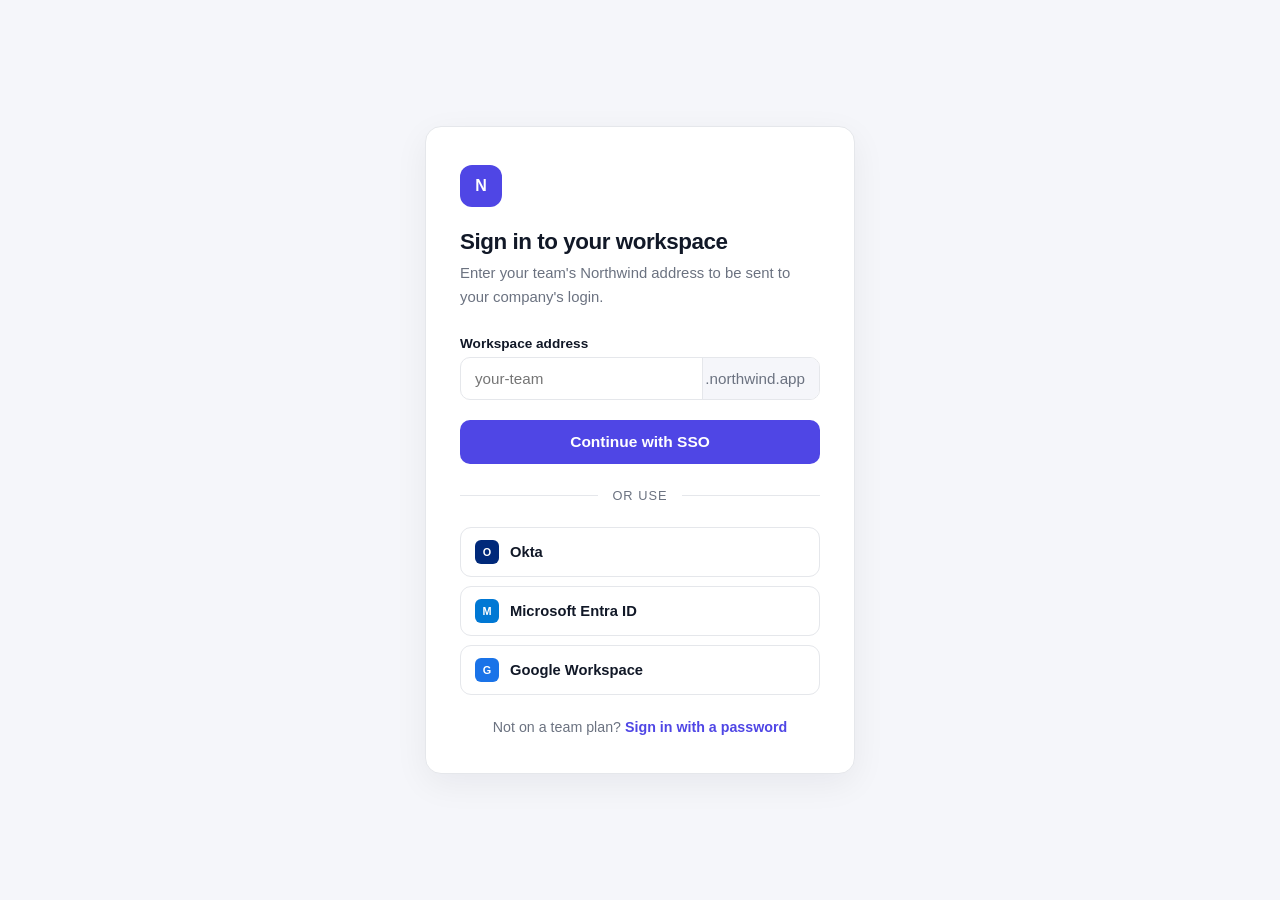
==== index.html @ 7de32014 "added sso index template" ====
<!DOCTYPE html>
<html lang="en">
<head>
<meta charset="UTF-8">
<meta name="viewport" content="width=device-width, initial-scale=1.0">
<title>Enterprise SSO Login — uiCookies</title>
<style>
:root{--brand:#4f46e5;--ink:#111827;--muted:#6b7280;--line:#e5e7eb;--bad:#dc2626;--ok:#15803d}
*{margin:0;padding:0;box-sizing:border-box}
body{font-family:-apple-system,BlinkMacSystemFont,"Segoe UI",Roboto,Helvetica,Arial,sans-serif;
  min-height:100vh;color:var(--ink);background:#fff;-webkit-text-size-adjust:100%}
a{color:var(--brand);text-decoration:none;font-weight:600}
a:hover{text-decoration:underline}
input,select,button{font:inherit}
:focus-visible{outline:2px solid var(--brand);outline-offset:2px}

body{display:grid;grid-template-columns:minmax(0,1fr);place-items:center;padding:28px 20px;background:#f5f6fa}
.box{width:100%;max-width:400px;background:#fff;border:1px solid var(--line);border-radius:16px;
  padding:38px 34px;box-shadow:0 10px 34px rgba(17,24,39,.06)}
.mark{width:42px;height:42px;border-radius:12px;background:var(--brand);display:grid;place-items:center;
  color:#fff;font-weight:800;margin-bottom:22px}
h1{font-size:1.4rem;letter-spacing:-.02em;margin-bottom:7px}
.sub{color:var(--muted);font-size:.93rem;line-height:1.6;margin-bottom:26px}
label{display:block;font-size:.85rem;font-weight:600;margin-bottom:6px}
.field{width:100%;padding:12px 14px;border:1px solid var(--line);border-radius:10px;font-size:.95rem;
  transition:border-color .15s,box-shadow .15s;background:#fff;color:inherit}
.field:focus{outline:none;border-color:var(--brand);box-shadow:0 0 0 3px rgba(79,70,229,.15)}
.btn{width:100%;padding:13px;border:0;border-radius:10px;background:var(--brand);color:#fff;
  font-size:.97rem;font-weight:700;cursor:pointer;transition:background .15s}
.btn:hover{background:#4338ca}
.foot{margin-top:24px;text-align:center;font-size:.89rem;color:var(--muted)}

.box{max-width:430px}
.combo{display:flex;align-items:center;border:1px solid var(--line);border-radius:10px;
  overflow:hidden;transition:border-color .15s,box-shadow .15s;background:#fff}
.combo:focus-within{border-color:var(--brand);box-shadow:0 0 0 3px rgba(79,70,229,.15)}
.combo input{flex:1;min-width:0;border:0;padding:12px 4px 12px 14px;font-size:.95rem;background:none}
.combo input:focus{outline:none}
.combo .suffix{padding:12px 14px 12px 2px;color:var(--muted);font-size:.95rem;white-space:nowrap;
  background:#f5f6fa;align-self:stretch;display:flex;align-items:center;border-left:1px solid var(--line)}
.provs{display:grid;gap:9px;margin:24px 0 0}
.prov{display:flex;align-items:center;gap:11px;padding:12px 14px;border:1px solid var(--line);
  border-radius:11px;background:#fff;font-size:.92rem;font-weight:600;color:var(--ink);cursor:pointer;
  text-align:left;transition:background .15s,border-color .15s}
.prov:hover{background:#f5f6fa;border-color:#cbd0dd}
.prov .ic{width:24px;height:24px;border-radius:6px;display:grid;place-items:center;font-size:.68rem;
  font-weight:800;color:#fff;flex-shrink:0}
.or{display:flex;align-items:center;gap:14px;margin:24px 0 4px;color:var(--muted);font-size:.8rem;
  letter-spacing:.08em;text-transform:uppercase}
.or::before,.or::after{content:"";flex:1;height:1px;background:var(--line)}
@media(max-width:400px){.combo .suffix{font-size:.85rem;padding-left:6px;padding-right:10px}}

@media(prefers-reduced-motion:reduce){*,*::before,*::after{transition:none!important;animation:none!important}}
</style>
</head>
<body>
<main class="box">
  <div class="mark" aria-hidden="true">N</div>
  <h1>Sign in to your workspace</h1>
  <p class="sub">Enter your team's Northwind address to be sent to your company's login.</p>
  <form onsubmit="event.preventDefault()">
    <label for="team">Workspace address</label>
    <div class="combo">
      <input id="team" type="text" placeholder="your-team" autocomplete="organization" required
             spellcheck="false" autocapitalize="off">
      <span class="suffix">.northwind.app</span>
    </div>
    <button class="btn" type="submit" style="margin-top:20px">Continue with SSO</button>
  </form>
  <div class="or"><span>or use</span></div>
  <div class="provs">
    <button class="prov" type="button"><span class="ic" style="background:#00297a" aria-hidden="true">O</span> Okta</button>
    <button class="prov" type="button"><span class="ic" style="background:#0078d4" aria-hidden="true">M</span> Microsoft Entra ID</button>
    <button class="prov" type="button"><span class="ic" style="background:#1a73e8" aria-hidden="true">G</span> Google Workspace</button>
  </div>
  <p class="foot">Not on a team plan? <a href="#">Sign in with a password</a></p>
</main>

</body>
</html>
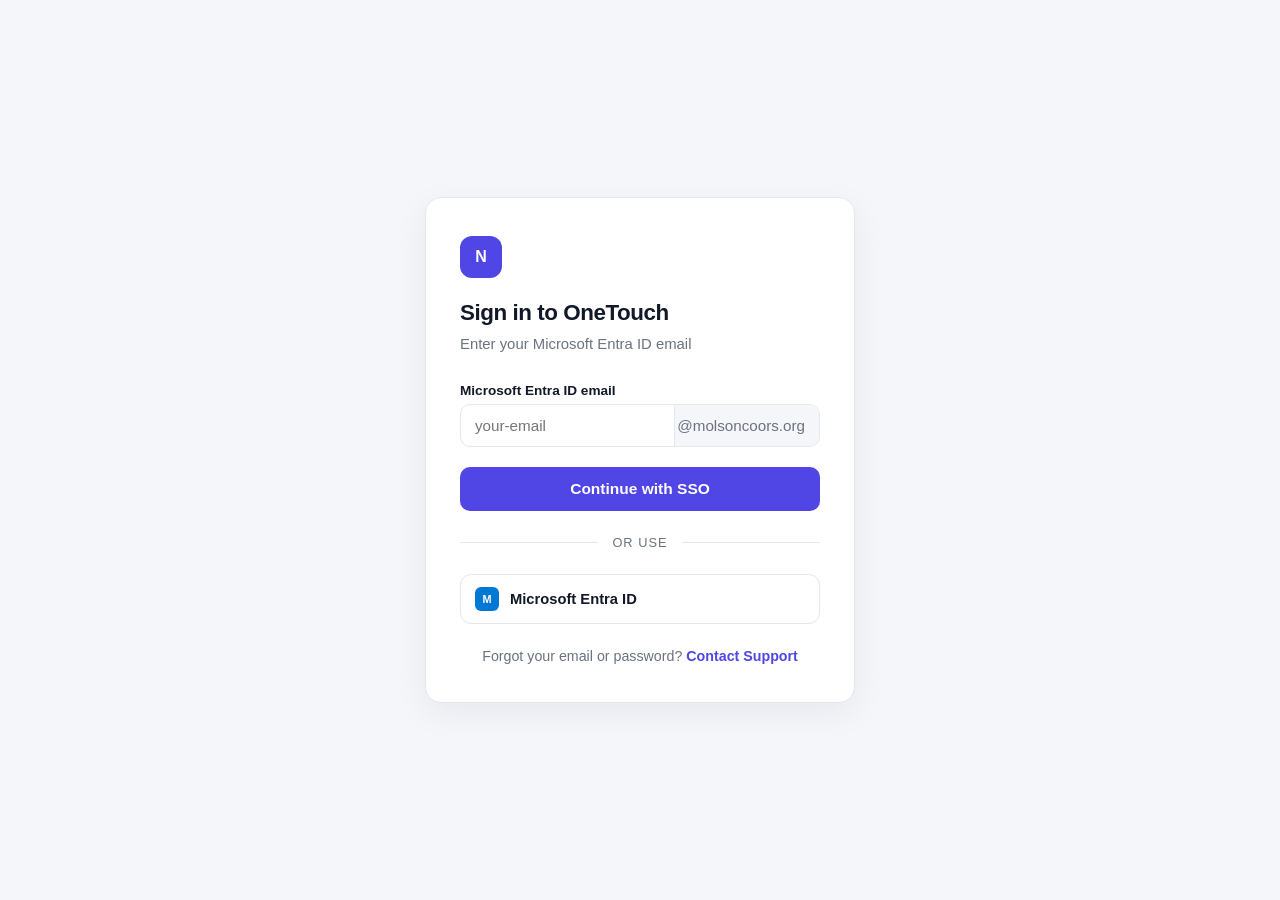
==== commit 3cde9d5f: "first changes" ====
--- a/index.html
+++ b/index.html
@@ -56,24 +56,22 @@
 <body>
 <main class="box">
   <div class="mark" aria-hidden="true">N</div>
-  <h1>Sign in to your workspace</h1>
-  <p class="sub">Enter your team's Northwind address to be sent to your company's login.</p>
+  <h1>Sign in to OneTouch</h1>
+  <p class="sub">Enter your Microsoft Entra ID email</p>
   <form onsubmit="event.preventDefault()">
-    <label for="team">Workspace address</label>
+    <label for="team">Microsoft Entra ID email</label>
     <div class="combo">
-      <input id="team" type="text" placeholder="your-team" autocomplete="organization" required
+      <input id="team" type="text" placeholder="your-email" autocomplete="organization" required
              spellcheck="false" autocapitalize="off">
-      <span class="suffix">.northwind.app</span>
+      <span class="suffix">@molsoncoors.org</span>
     </div>
     <button class="btn" type="submit" style="margin-top:20px">Continue with SSO</button>
   </form>
   <div class="or"><span>or use</span></div>
   <div class="provs">
-    <button class="prov" type="button"><span class="ic" style="background:#00297a" aria-hidden="true">O</span> Okta</button>
     <button class="prov" type="button"><span class="ic" style="background:#0078d4" aria-hidden="true">M</span> Microsoft Entra ID</button>
-    <button class="prov" type="button"><span class="ic" style="background:#1a73e8" aria-hidden="true">G</span> Google Workspace</button>
   </div>
-  <p class="foot">Not on a team plan? <a href="#">Sign in with a password</a></p>
+  <p class="foot">Forgot your email or password? <a href="#">Contact Support</a></p>
 </main>
 
 </body>
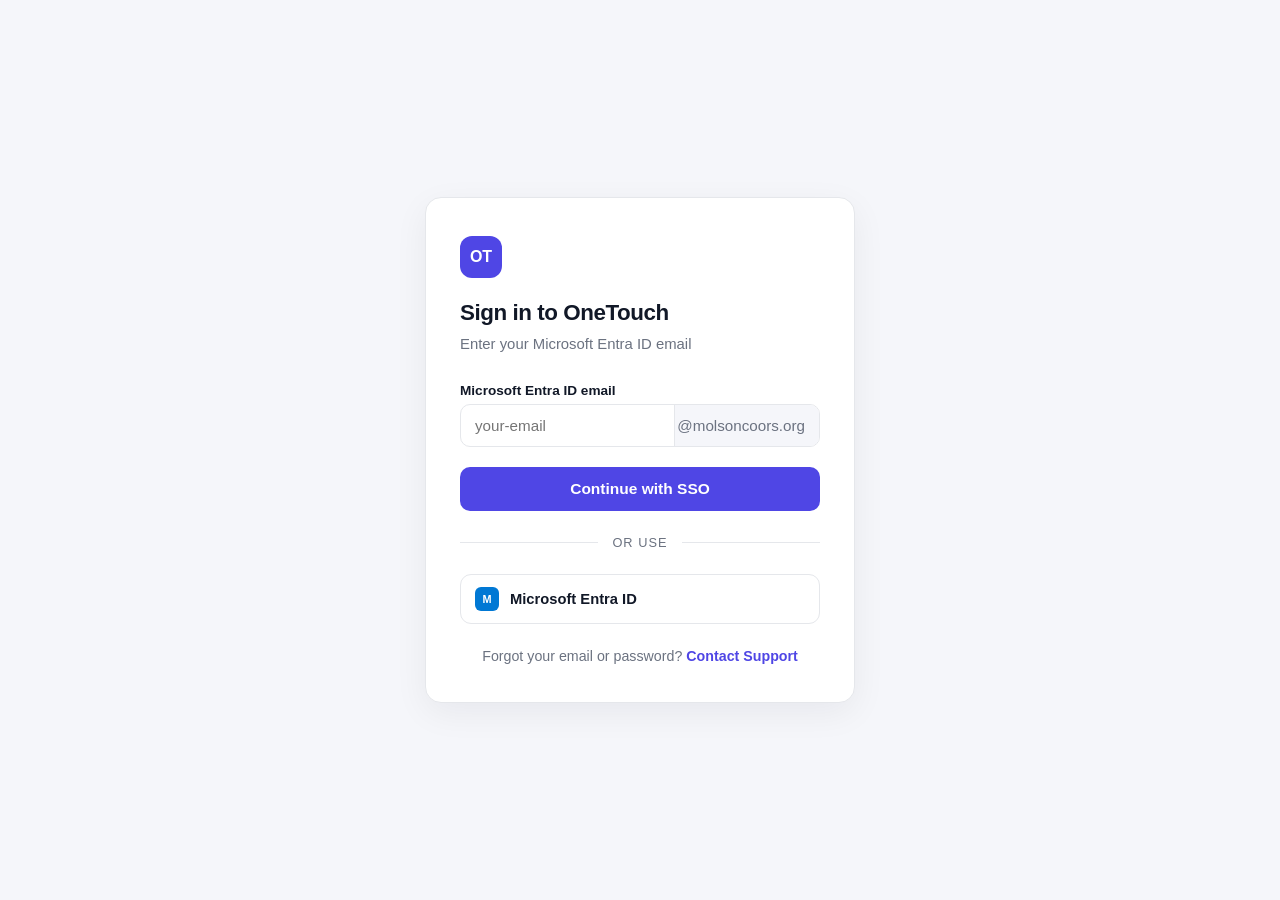
==== commit ec114669: "one touch initial" ====
--- a/index.html
+++ b/index.html
@@ -3,7 +3,12 @@
 <head>
 <meta charset="UTF-8">
 <meta name="viewport" content="width=device-width, initial-scale=1.0">
-<title>Enterprise SSO Login — uiCookies</title>
+<title>OneTouch SSO</title>
+<link rel="apple-touch-icon" sizes="180x180" href="/apple-touch-icon.png">
+<link rel="icon" type="image/png" sizes="32x32" href="/favicon-32x32.png">
+<link rel="icon" type="image/png" sizes="16x16" href="/favicon-16x16.png">
+<link rel="manifest" href="/site.webmanifest">
+<link rel="shortcut icon" type="image/x-icon" href="favicon.ico">
 <style>
 :root{--brand:#4f46e5;--ink:#111827;--muted:#6b7280;--line:#e5e7eb;--bad:#dc2626;--ok:#15803d}
 *{margin:0;padding:0;box-sizing:border-box}
@@ -55,7 +60,7 @@
 </head>
 <body>
 <main class="box">
-  <div class="mark" aria-hidden="true">N</div>
+  <div class="mark" aria-hidden="true">OT</div>
   <h1>Sign in to OneTouch</h1>
   <p class="sub">Enter your Microsoft Entra ID email</p>
   <form onsubmit="event.preventDefault()">
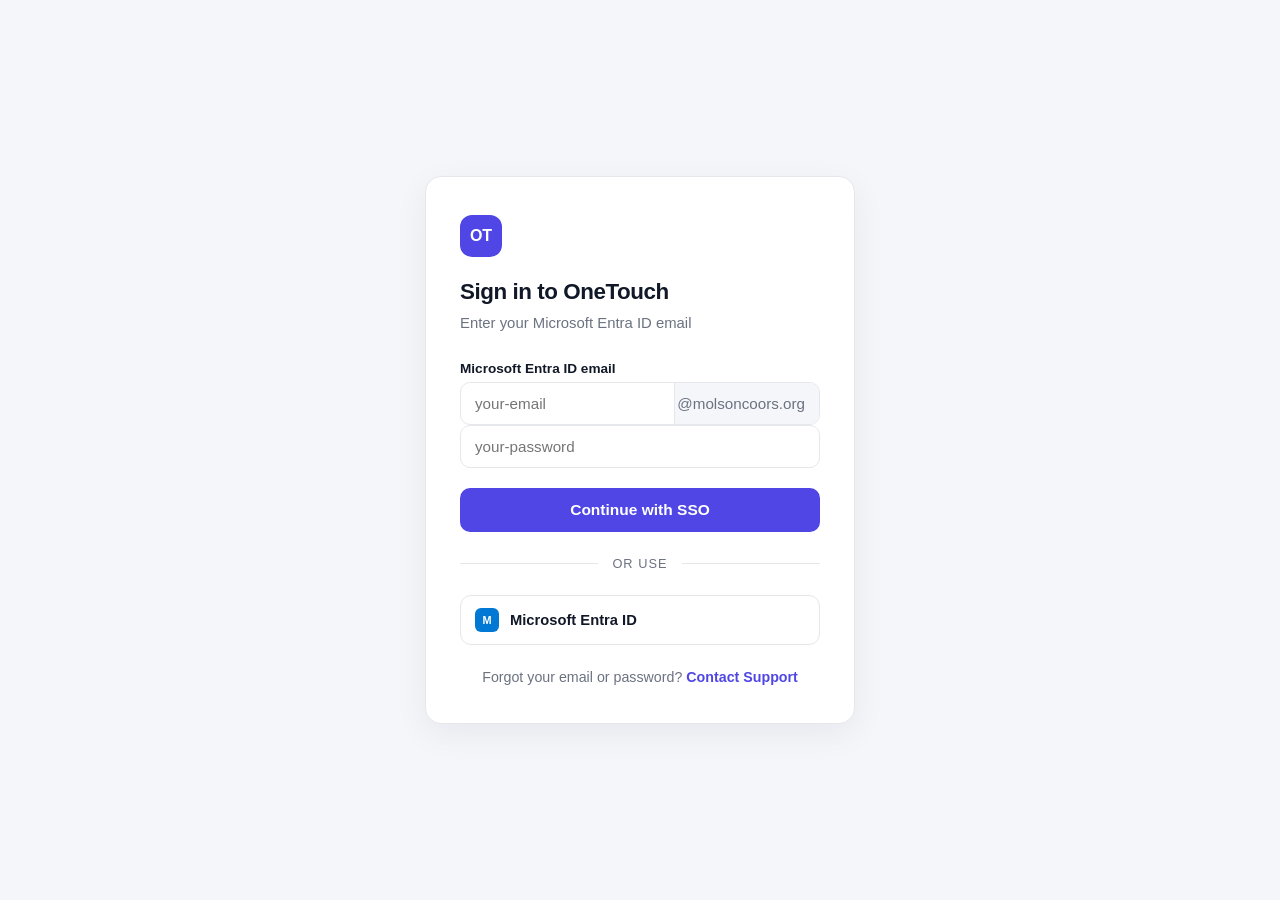
==== commit 7b8a659a: "added password field to sign in" ====
--- a/index.html
+++ b/index.html
@@ -70,6 +70,10 @@
              spellcheck="false" autocapitalize="off">
       <span class="suffix">@molsoncoors.org</span>
     </div>
+       <div class="combo">
+      <input id="team" type="text" placeholder="your-password" autocomplete="current-password" required
+             spellcheck="false" autocapitalize="off">
+    </div>
     <button class="btn" type="submit" style="margin-top:20px">Continue with SSO</button>
   </form>
   <div class="or"><span>or use</span></div>
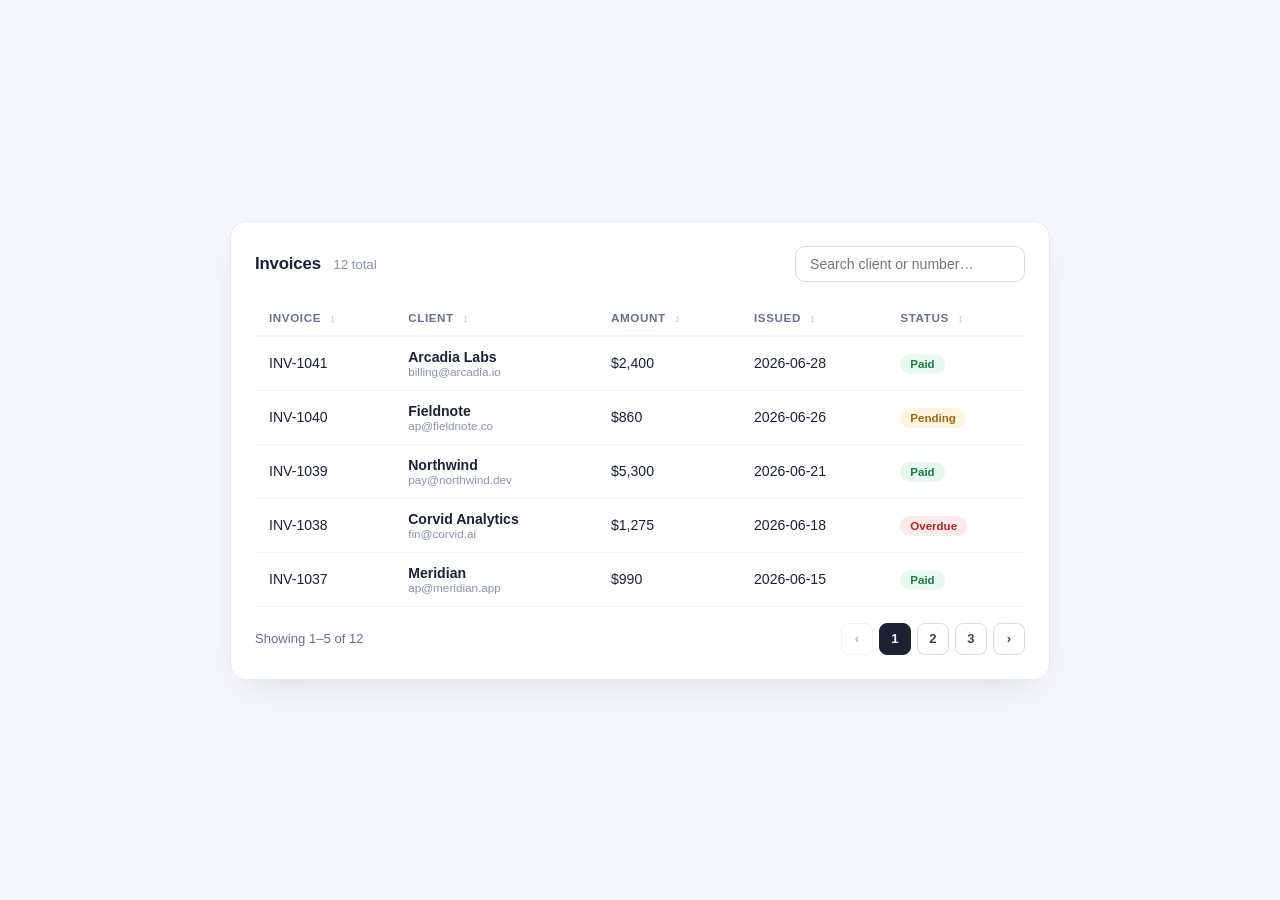
==== commit 259ecf1e: "added JS database template" ====
--- a/index.html
+++ b/index.html
@@ -3,85 +3,95 @@
 <head>
 <meta charset="UTF-8">
 <meta name="viewport" content="width=device-width, initial-scale=1.0">
-<title>OneTouch SSO</title>
-<link rel="apple-touch-icon" sizes="180x180" href="/apple-touch-icon.png">
-<link rel="icon" type="image/png" sizes="32x32" href="/favicon-32x32.png">
-<link rel="icon" type="image/png" sizes="16x16" href="/favicon-16x16.png">
-<link rel="manifest" href="/site.webmanifest">
-<link rel="shortcut icon" type="image/x-icon" href="favicon.ico">
+<title>Vanilla JS Datatable — uiCookies</title>
 <style>
-:root{--brand:#4f46e5;--ink:#111827;--muted:#6b7280;--line:#e5e7eb;--bad:#dc2626;--ok:#15803d}
 *{margin:0;padding:0;box-sizing:border-box}
-body{font-family:-apple-system,BlinkMacSystemFont,"Segoe UI",Roboto,Helvetica,Arial,sans-serif;
-  min-height:100vh;color:var(--ink);background:#fff;-webkit-text-size-adjust:100%}
-a{color:var(--brand);text-decoration:none;font-weight:600}
-a:hover{text-decoration:underline}
-input,select,button{font:inherit}
-:focus-visible{outline:2px solid var(--brand);outline-offset:2px}
-
-body{display:grid;grid-template-columns:minmax(0,1fr);place-items:center;padding:28px 20px;background:#f5f6fa}
-.box{width:100%;max-width:400px;background:#fff;border:1px solid var(--line);border-radius:16px;
-  padding:38px 34px;box-shadow:0 10px 34px rgba(17,24,39,.06)}
-.mark{width:42px;height:42px;border-radius:12px;background:var(--brand);display:grid;place-items:center;
-  color:#fff;font-weight:800;margin-bottom:22px}
-h1{font-size:1.4rem;letter-spacing:-.02em;margin-bottom:7px}
-.sub{color:var(--muted);font-size:.93rem;line-height:1.6;margin-bottom:26px}
-label{display:block;font-size:.85rem;font-weight:600;margin-bottom:6px}
-.field{width:100%;padding:12px 14px;border:1px solid var(--line);border-radius:10px;font-size:.95rem;
-  transition:border-color .15s,box-shadow .15s;background:#fff;color:inherit}
-.field:focus{outline:none;border-color:var(--brand);box-shadow:0 0 0 3px rgba(79,70,229,.15)}
-.btn{width:100%;padding:13px;border:0;border-radius:10px;background:var(--brand);color:#fff;
-  font-size:.97rem;font-weight:700;cursor:pointer;transition:background .15s}
-.btn:hover{background:#4338ca}
-.foot{margin-top:24px;text-align:center;font-size:.89rem;color:var(--muted)}
-
-.box{max-width:430px}
-.combo{display:flex;align-items:center;border:1px solid var(--line);border-radius:10px;
-  overflow:hidden;transition:border-color .15s,box-shadow .15s;background:#fff}
-.combo:focus-within{border-color:var(--brand);box-shadow:0 0 0 3px rgba(79,70,229,.15)}
-.combo input{flex:1;min-width:0;border:0;padding:12px 4px 12px 14px;font-size:.95rem;background:none}
-.combo input:focus{outline:none}
-.combo .suffix{padding:12px 14px 12px 2px;color:var(--muted);font-size:.95rem;white-space:nowrap;
-  background:#f5f6fa;align-self:stretch;display:flex;align-items:center;border-left:1px solid var(--line)}
-.provs{display:grid;gap:9px;margin:24px 0 0}
-.prov{display:flex;align-items:center;gap:11px;padding:12px 14px;border:1px solid var(--line);
-  border-radius:11px;background:#fff;font-size:.92rem;font-weight:600;color:var(--ink);cursor:pointer;
-  text-align:left;transition:background .15s,border-color .15s}
-.prov:hover{background:#f5f6fa;border-color:#cbd0dd}
-.prov .ic{width:24px;height:24px;border-radius:6px;display:grid;place-items:center;font-size:.68rem;
-  font-weight:800;color:#fff;flex-shrink:0}
-.or{display:flex;align-items:center;gap:14px;margin:24px 0 4px;color:var(--muted);font-size:.8rem;
-  letter-spacing:.08em;text-transform:uppercase}
-.or::before,.or::after{content:"";flex:1;height:1px;background:var(--line)}
-@media(max-width:400px){.combo .suffix{font-size:.85rem;padding-left:6px;padding-right:10px}}
-
-@media(prefers-reduced-motion:reduce){*,*::before,*::after{transition:none!important;animation:none!important}}
+body{font-family:-apple-system,BlinkMacSystemFont,"Segoe UI",Roboto,Helvetica,Arial,sans-serif;min-height:100vh;display:flex;align-items:center;justify-content:center;background:#f4f6f9;padding:28px;color:#1a2233}
+.wrap{width:100%;max-width:820px;background:#fff;border:1px solid #e6eaf1;border-radius:16px;padding:24px;box-shadow:0 14px 34px -18px rgba(20,28,45,.16)}
+.top{display:flex;align-items:center;justify-content:space-between;gap:16px;margin-bottom:18px;flex-wrap:wrap}
+h1{font-size:1.05rem;letter-spacing:-.01em}
+h1 span{color:#8a94a8;font-weight:500;font-size:.85rem;margin-left:8px}
+input[type=search]{padding:9px 14px;border:1px solid #d6dce7;border-radius:10px;font-size:.88rem;width:230px;transition:border-color .15s,box-shadow .15s}
+input[type=search]:focus{outline:none;border-color:#3b82f6;box-shadow:0 0 0 3px rgba(59,130,246,.14)}
+table{width:100%;border-collapse:collapse;font-size:.88rem}
+th{text-align:left;font-size:.73rem;font-weight:700;letter-spacing:.05em;text-transform:uppercase;color:#67718a;padding:11px 14px;border-bottom:2px solid #eef1f7;cursor:pointer;user-select:none;white-space:nowrap}
+th:hover{color:#1a2233}
+th .dir{opacity:.45;margin-left:5px;font-size:.7rem}
+th.on .dir{opacity:1;color:#3b82f6}
+td{padding:12px 14px;border-bottom:1px solid #f1f4f9}
+tbody tr:hover{background:#f8fafd}
+.who{font-weight:600}
+.who small{display:block;font-weight:400;color:#8a94a8}
+.badge{font-size:.72rem;font-weight:700;padding:4px 10px;border-radius:999px}
+.Paid{background:#e7f8ee;color:#177a45}.Pending{background:#fff4e0;color:#9a6a12}.Overdue{background:#fdeaea;color:#b42323}
+.foot{display:flex;align-items:center;justify-content:space-between;margin-top:16px;font-size:.82rem;color:#67718a;flex-wrap:wrap;gap:12px}
+.pages{display:flex;gap:6px}
+.pages button{min-width:32px;height:32px;border:1px solid #d6dce7;background:#fff;border-radius:8px;font-size:.82rem;font-weight:600;color:#3c4658;cursor:pointer;transition:background .15s}
+.pages button:hover{background:#f1f5fb}
+.pages button.cur{background:#1a2233;border-color:#1a2233;color:#fff}
+.pages button:disabled{opacity:.4;cursor:default}
 </style>
 </head>
 <body>
-<main class="box">
-  <div class="mark" aria-hidden="true">OT</div>
-  <h1>Sign in to OneTouch</h1>
-  <p class="sub">Enter your Microsoft Entra ID email</p>
-  <form onsubmit="event.preventDefault()">
-    <label for="team">Microsoft Entra ID email</label>
-    <div class="combo">
-      <input id="team" type="text" placeholder="your-email" autocomplete="organization" required
-             spellcheck="false" autocapitalize="off">
-      <span class="suffix">@molsoncoors.org</span>
-    </div>
-       <div class="combo">
-      <input id="team" type="text" placeholder="your-password" autocomplete="current-password" required
-             spellcheck="false" autocapitalize="off">
-    </div>
-    <button class="btn" type="submit" style="margin-top:20px">Continue with SSO</button>
-  </form>
-  <div class="or"><span>or use</span></div>
-  <div class="provs">
-    <button class="prov" type="button"><span class="ic" style="background:#0078d4" aria-hidden="true">M</span> Microsoft Entra ID</button>
+<div class="wrap">
+  <div class="top">
+    <h1>Invoices <span id="count"></span></h1>
+    <input type="search" id="q" placeholder="Search client or number…" aria-label="Search table">
   </div>
-  <p class="foot">Forgot your email or password? <a href="#">Contact Support</a></p>
-</main>
-
+  <table id="tbl">
+    <thead><tr>
+      <th data-k="num">Invoice <span class="dir">↕</span></th>
+      <th data-k="client">Client <span class="dir">↕</span></th>
+      <th data-k="amount">Amount <span class="dir">↕</span></th>
+      <th data-k="date">Issued <span class="dir">↕</span></th>
+      <th data-k="status">Status <span class="dir">↕</span></th>
+    </tr></thead>
+    <tbody></tbody>
+  </table>
+  <div class="foot"><span id="info"></span><div class="pages" id="pages"></div></div>
+</div>
+<script>
+const DATA = [
+  {num:'INV-1041',client:'Arcadia Labs',email:'billing@arcadia.io',amount:2400,date:'2026-06-28',status:'Paid'},
+  {num:'INV-1040',client:'Fieldnote',email:'ap@fieldnote.co',amount:860,date:'2026-06-26',status:'Pending'},
+  {num:'INV-1039',client:'Northwind',email:'pay@northwind.dev',amount:5300,date:'2026-06-21',status:'Paid'},
+  {num:'INV-1038',client:'Corvid Analytics',email:'fin@corvid.ai',amount:1275,date:'2026-06-18',status:'Overdue'},
+  {num:'INV-1037',client:'Meridian',email:'ap@meridian.app',amount:990,date:'2026-06-15',status:'Paid'},
+  {num:'INV-1036',client:'Bluewater Co',email:'acc@bluewater.se',amount:3150,date:'2026-06-11',status:'Pending'},
+  {num:'INV-1035',client:'Hexagon Press',email:'money@hexpress.com',amount:410,date:'2026-06-07',status:'Paid'},
+  {num:'INV-1034',client:'Solstice',email:'billing@solstice.fm',amount:2790,date:'2026-06-03',status:'Overdue'},
+  {num:'INV-1033',client:'Papergrain',email:'ap@papergrain.jp',amount:1580,date:'2026-05-29',status:'Paid'},
+  {num:'INV-1032',client:'Vantage Point',email:'pay@vantage.pt',amount:720,date:'2026-05-24',status:'Paid'},
+  {num:'INV-1031',client:'Driftwood',email:'fin@driftwood.nz',amount:1940,date:'2026-05-20',status:'Pending'},
+  {num:'INV-1030',client:'Lumen Works',email:'ap@lumen.works',amount:4460,date:'2026-05-16',status:'Paid'},
+];
+const PER = 5;
+let page = 1, sortK = 'num', sortDir = -1, query = '';
+const money = (n) => '$' + n.toLocaleString();
+function view(){
+  let rows = DATA.filter(r => (r.client + r.num).toLowerCase().includes(query));
+  rows.sort((a,b) => (a[sortK] > b[sortK] ? 1 : a[sortK] < b[sortK] ? -1 : 0) * sortDir);
+  const total = rows.length, maxPage = Math.max(1, Math.ceil(total / PER));
+  if (page > maxPage) page = maxPage;
+  const slice = rows.slice((page-1)*PER, page*PER);
+  document.querySelector('#tbl tbody').innerHTML = slice.map(r =>
+    `<tr><td>${r.num}</td><td class="who">${r.client}<small>${r.email}</small></td><td>${money(r.amount)}</td><td>${r.date}</td><td><span class="badge ${r.status}">${r.status}</span></td></tr>`
+  ).join('') || '<tr><td colspan="5" style="text-align:center;color:#8a94a8;padding:26px">No matches.</td></tr>';
+  document.getElementById('count').textContent = total + ' total';
+  document.getElementById('info').textContent = total ? `Showing ${(page-1)*PER+1}–${Math.min(page*PER,total)} of ${total}` : '';
+  document.getElementById('pages').innerHTML =
+    `<button ${page===1?'disabled':''} onclick="page--;view()">‹</button>` +
+    Array.from({length:maxPage},(_,i)=>`<button class="${i+1===page?'cur':''}" onclick="page=${i+1};view()">${i+1}</button>`).join('') +
+    `<button ${page===maxPage?'disabled':''} onclick="page++;view()">›</button>`;
+}
+document.querySelectorAll('th').forEach(th => th.addEventListener('click', () => {
+  const k = th.dataset.k;
+  if (sortK === k) sortDir *= -1; else { sortK = k; sortDir = 1; }
+  document.querySelectorAll('th').forEach(x => x.classList.toggle('on', x === th));
+  view();
+}));
+document.getElementById('q').addEventListener('input', e => { query = e.target.value.toLowerCase(); page = 1; view(); });
+view();
+</script>
 </body>
 </html>
